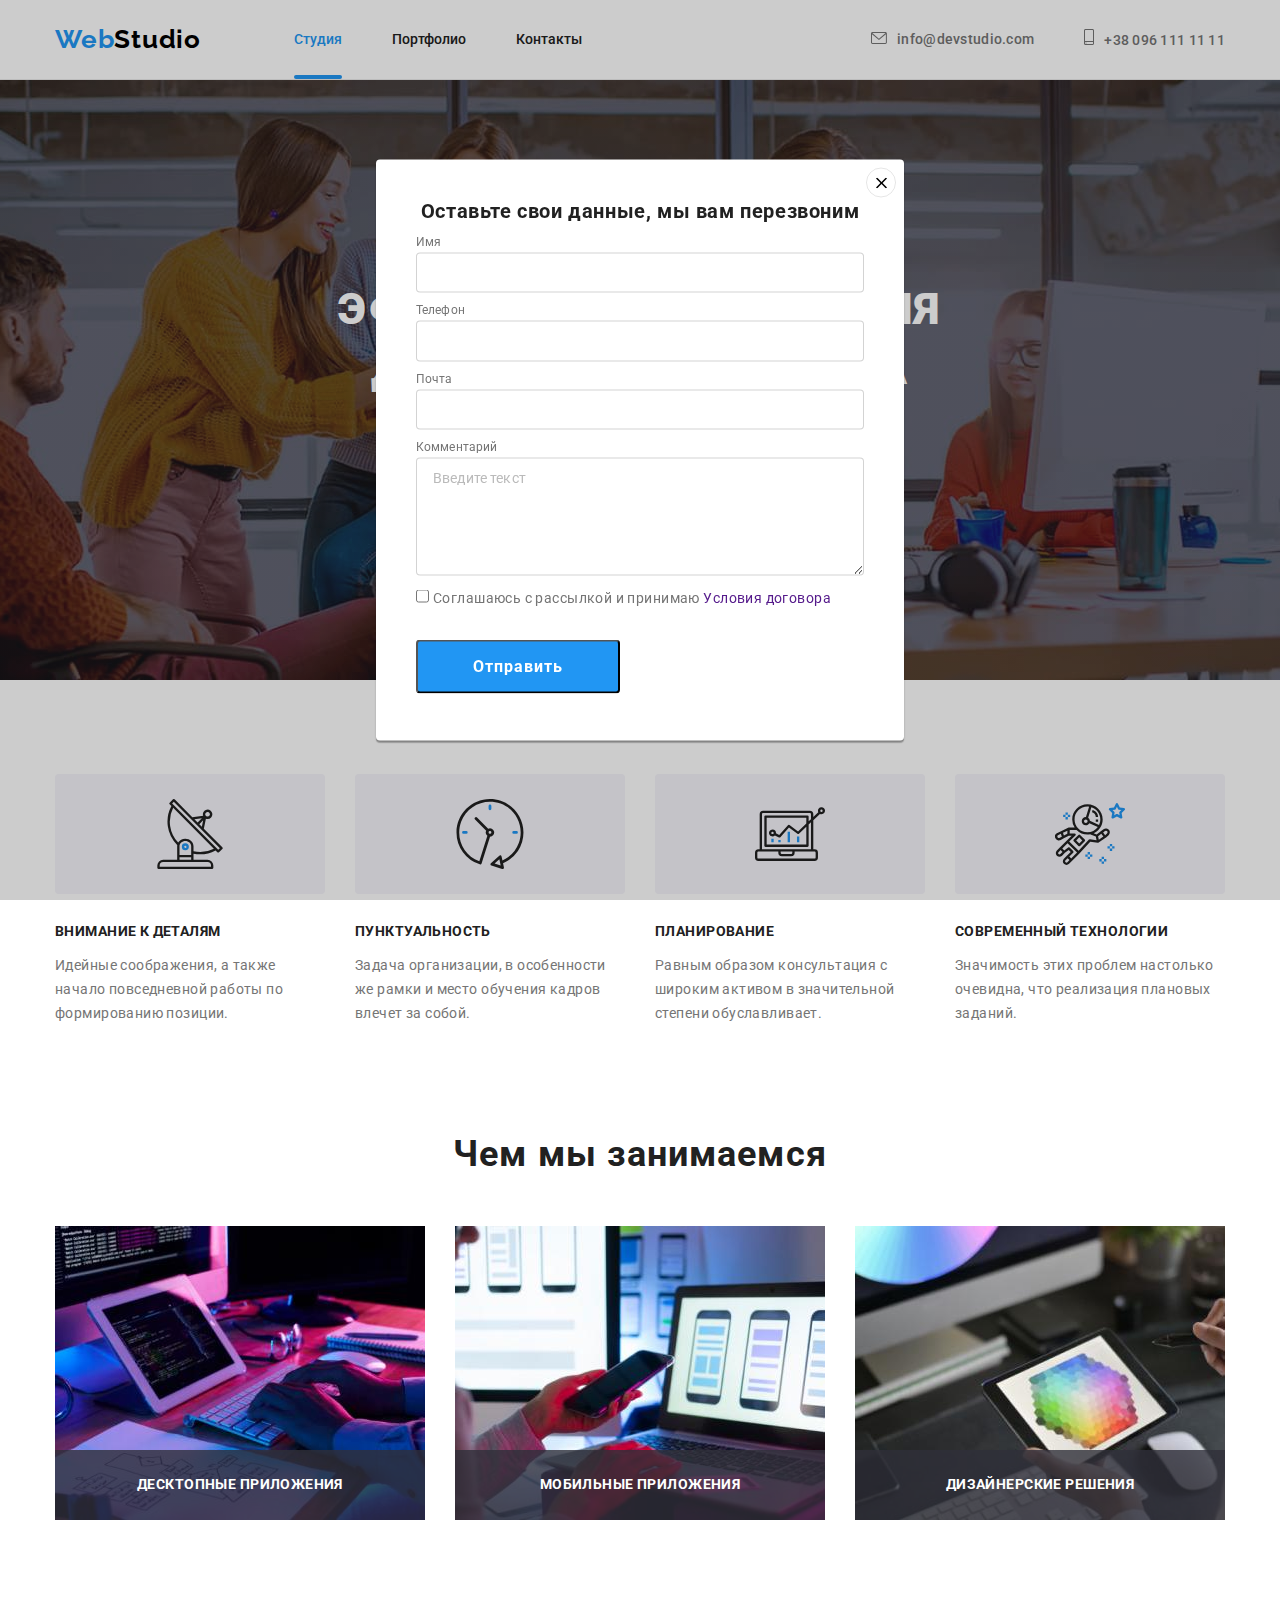
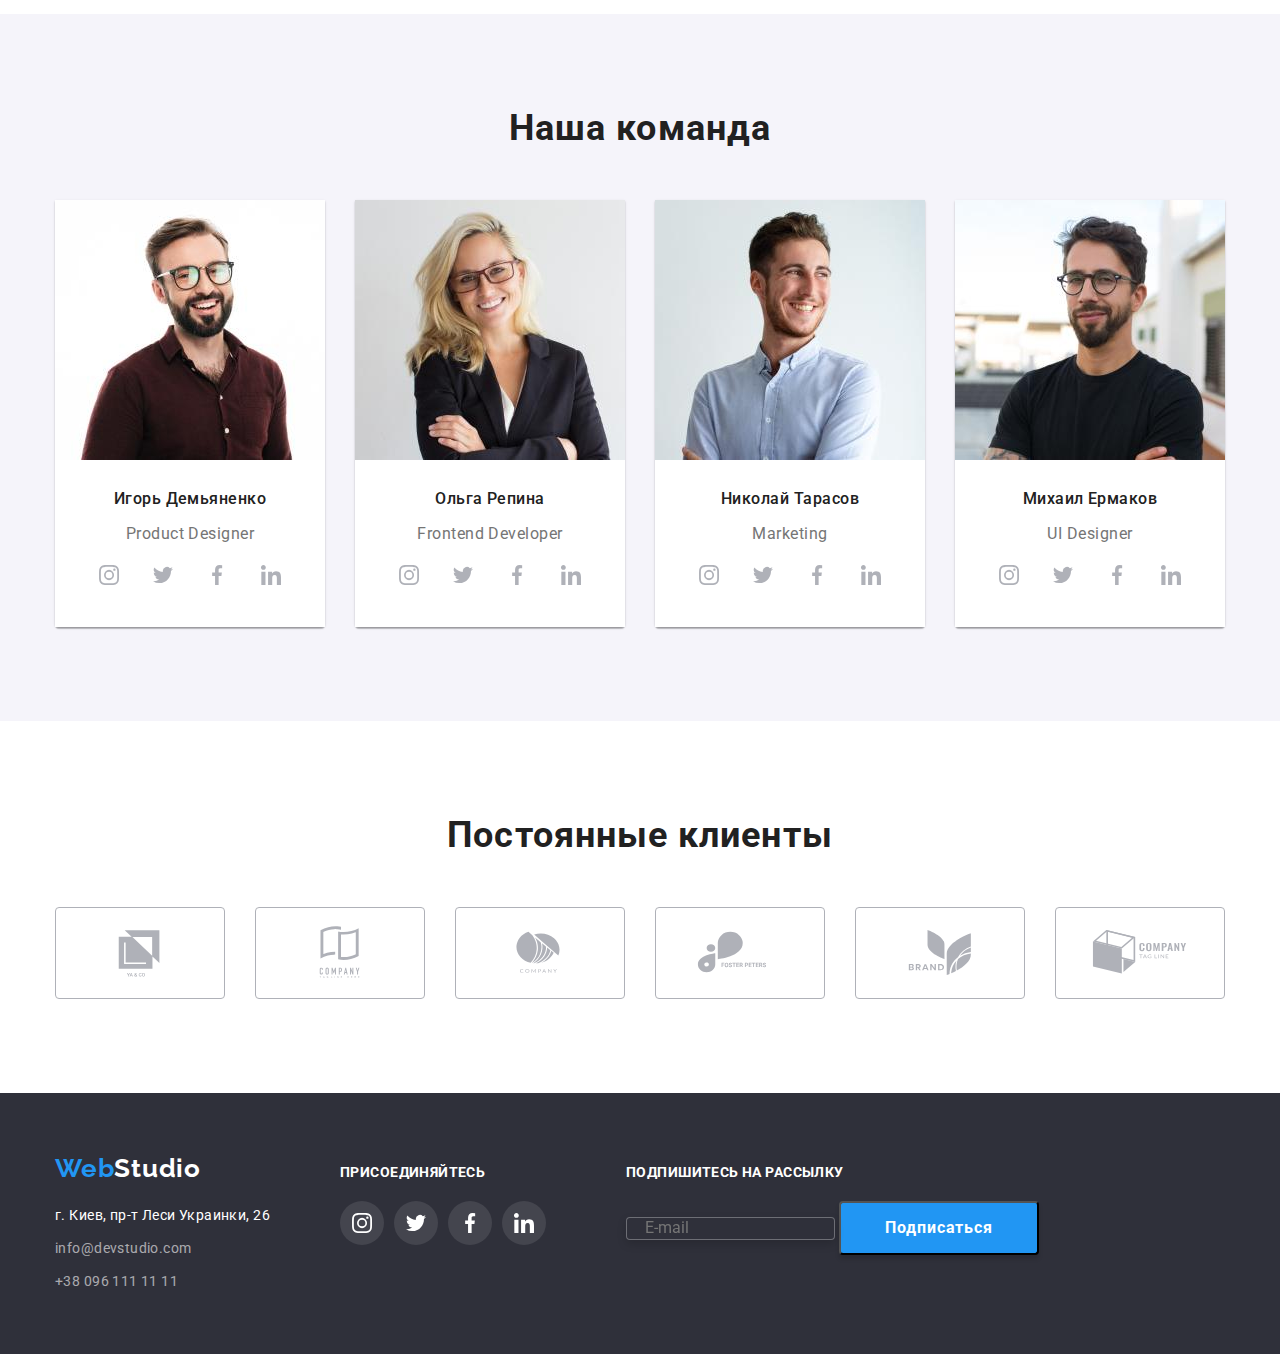
==== index.html @ 241685a2 "modal" ====
<!DOCTYPE html>
<html lang="ru">
  <head>
    <meta charset="UTF-8" />
    <meta http-equiv="X-UA-Compatible" content="IE=edge" />
    <meta name="viewport" content="width=device-width, initial-scale=1.0" />
    <title>Web Studio</title>
    <link
      href="https://fonts.googleapis.com/css2?family=Raleway:wght@700&family=Roboto:wght@400;500;700;900&display=swap"
      rel="stylesheet"
    />
    <link
      rel="stylesheet"
      href="https://cdnjs.cloudflare.com/ajax/libs/modern-normalize/1.0.0/modern-normalize.min.css"
    />
    <link rel="stylesheet" href="css/styles.css" />
  </head>

  <body>
   
    <header class="header">
      <!--Navbar-->
      <div class="container main-nav">
        <nav class="navbar">
          <a class="logo" href=".index.html"><span>Web</span>Studio</a>

          <ul class="menu-nav list">
            <li class="item">
              <a href="./index.html" class="link current">Студия</a></li>
            <li class="item">
              <a href="./portfolio.html" class="link">Портфолио</a></li>
            <li class="item">
              <a href="#" class="link">Контакты</a></li>
          </ul>
        </nav>
        <ul class="auth-nav list">
          <li class="item">
            <a href="mailto:info@devstudio.com" class="link-contacts">
              <svg  class="link-icon" width="16px" height="12px">
              <use href="./images/icons.svg#icon-envelope"></use>
            </svg>info@devstudio.com</a>
          </li>

          <li class="item">
            <a href="tel:+380961111111" class="link-contacts">
              <svg class="link-icon"  width="10px" height="16px">
              <use href="./images/icons.svg#icon-smartphone"></use>
            </svg>+38 096 111 11 11</a>
          </li>
        </ul>
      </div>
    </header>

    <main>
      <!--Hero-->

      <section class="hero">
        <h1 class="hero-title">Эффективные решения для вашего бизнеса</h1>
        <button class="button" type="button" data-modal-open>Заказать услугу</button>
      </section>


      <!--Особенности-->
      <section class="section">
        <div class="container">
          <ul class="section-menu list">
            <li class="item">
              <div class="menu-icon">
                <svg class="icon" width="70px" height="70px">
                  <use href="./images/icons.svg#icon-antenna"></use>
                </svg>
              </div>
              <h3 class="section-title">Внимание к деталям</h3>
              <p class="section-text">
                Идейные соображения, а также начало повседневной работы по формированию позиции.
              </p>
            </li>

            <li class="item">
              <div class="menu-icon">
                <svg class="icon" width="70px" height="70px">
                  <use href="./images/icons.svg#icon-clock"></use>
                </svg>
              </div>
              <h3 class="section-title">Пунктуальность</h3>
              <p class="section-text">
                Задача организации, в особенности же рамки и место обучения кадров влечет за собой.
              </p>
            </li>

            <li class="item">
              <div class="menu-icon">
                <svg class="icon" width="70px" height="70px">
                  <use href="./images/icons.svg#icon-diagram"></use>
                </svg>
              </div>
              <h3 class="section-title">Планирование</h3>
              <p class="section-text">
                Равным образом консультация с широким активом в значительной степени обуславливает.
              </p>
            </li>

            <li class="item">
              <div class="menu-icon">
                <svg class="icon" width="70px" height="70px">
                  <use href="./images/icons.svg#icon-astronaut"></use>
                </svg>
              </div>
              <h3 class="section-title">Современный технологии</h3>
              <p class="section-text">Значимость этих проблем настолько очевидна, что реализация плановых заданий.</p>
            </li>
          </ul>
        </div>
      </section>

      <!--Чем мы занимаемся-->
      <section class="section-work">
        <div class="container">
          <h2 class="container-title">Чем мы занимаемся</h2>
          <ul class="work-list">

            <li class="item">
              <img src="images/work1.jpg" alt="work1" width="370" />
              <div  class="work-overlay">
                <p class="work-title">Десктопные приложения </p>
              </div>         
              
            </li>
            <li class="item">
              <img src="images/work2.jpg" alt="work2" width="370" />
              <div class="work-overlay">
                <p class="work-title">Мобильные приложения </p>
              </div>
            </li>

            </li>
            <li class="item">
              <img src="images/work3.jpg" alt="work3" width="370" />
              <div  class="work-overlay">
              <p class="work-title">Дизайнерские решения </p>
              </div>
            </li>
          </ul>
        </div>
      </section>

      <!--Наша команда-->
      <section class="gallery-list">
        <div class="container">
          <h2 class="container-title gallery">Наша команда</h2>

          <ul class="card-list list">
            <li class="item">
              <article class="card">
                <div class="card-thumb">
                  <img src="images/team1-desk.jpg" alt="Игорь Демьяненко" width="270" />
                </div>
                <div class="card-gallery">
                  <h3 class="card-title">Игорь Демьяненко</h3>
                  <p class="card-text">Product Designer</p>
                
                  <ul class="social-links list">
                    <li class="social-link">
                      <a href="" class="social-icon">
                        <svg width="44px" height="44px">
                          <use href="./images/icons.svg#icon-instagram"></use>
                        </svg>
                      </a>
                    </li>
                    <li class="social-link">
                      <a href="" class="social-icon">
                        <svg width="44px" height="44px">
                          <use href="./images/icons.svg#icon-twitter"></use>
                        </svg>
                      </a>
                    </li>
                    <li class="social-link">
                      <a href="" class="social-icon">
                        <svg width="44px" height="44px">
                          <use href="./images/icons.svg#icon-facebook"></use>
                        </svg>
                      </a>
                    </li>
                    <li class="social-link">
                      <a href="" class="social-icon">
                        <svg width="44px" height="44px">
                          <use href="./images/icons.svg#icon-linkedin"></use>
                        </svg>
                      </a>
                    </li>
                  </ul>
                </div>
              </article>
            </li>

            <li class="item">
              <article class="card">
                <div class="card-thumb">
                  <img src="images/team2-desk.jpg" alt="Ольга Репина" width="270" />
                </div>
                <div class="card-gallery">
                  <h3 class="card-title">Ольга Репина</h3>
                  <p class="card-text">Frontend Developer</p>
                
                  <ul class="social-links">
                    <li class="social-link list">
                      <a href="" class="social-icon">
                        <svg class="icon" width="44px" height="44px">
                          <use href="./images/icons.svg#icon-instagram"></use>
                        </svg>
                      </a>
                    </li>
                    <li class="social-link list">
                      <a href="" class="social-icon">
                        <svg class="icon" width="44px" height="44px">
                          <use href="./images/icons.svg#icon-twitter"></use>
                        </svg>
                      </a>
                    </li>
                    <li class="social-link list">
                      <a href="" class="social-icon">
                        <svg class="icon" width="44px" height="44px">
                          <use href="./images/icons.svg#icon-facebook"></use>
                        </svg>
                      </a>
                    </li>
                    <li class="social-link list">
                      <a href="" class="social-icon">
                        <svg class="icon" width="44px" height="44px">
                          <use href="./images/icons.svg#icon-linkedin"></use>
                        </svg>
                      </a>
                    </li>
                  </ul>
                </div>
              </article>
            </li>

            <li class="item">
              <article class="card">
                <div class="card-thumb">
                  <img src="images/team3-desk.jpg" alt="Николай Тарасов" width="270" />
                </div>
                <div class="card-gallery">
                  <h3 class="card-title">Николай Тарасов</h3>
                  <p class="card-text">Marketing</p>
                
                  <ul class="social-links">
                    <li class="social-link list">
                      <a href="" class="social-icon">
                        <svg class="icon" width="44px" height="44px">
                          <use href="./images/icons.svg#icon-instagram"></use>
                        </svg>
                      </a>
                    </li>
                    <li class="social-link list">
                      <a href="" class="social-icon">
                        <svg class="icon" width="44px" height="44px">
                          <use href="./images/icons.svg#icon-twitter"></use>
                        </svg>
                      </a>
                    </li>
                    <li class="social-link list">
                      <a href="" class="social-icon">
                        <svg class="icon" width="44px" height="44px">
                          <use href="./images/icons.svg#icon-facebook"></use>
                        </svg>
                      </a>
                    </li>
                    <li class="social-link list">
                      <a href="" class="social-icon">
                        <svg class="icon" width="44px" height="44px">
                          <use href="./images/icons.svg#icon-linkedin"></use>
                        </svg>
                      </a>
                    </li>
                  </ul>
                </div>
              </article>
            </li>

            <li class="item">
              <article class="card">
                <div class="card-thumb">
                  <img src="images/team4-desk.jpg" alt="Михаил Ермаков" width="270" />
                </div>
                <div class="card-gallery">
                  <h3 class="card-title">Михаил Ермаков</h3>
                  <p class="card-text">UI Designer</p>
                
                  <ul class="social-links">
                    <li class="social-link list">
                      <a href="" class="social-icon">
                        <svg class="icon" width="44px" height="44px">
                          <use href="./images/icons.svg#icon-instagram"></use>
                        </svg>
                      </a>
                    </li>
                    <li class="social-link list">
                      <a href="" class="social-icon">
                        <svg class="icon" width="44px" height="44px">
                          <use href="./images/icons.svg#icon-twitter"></use>
                        </svg>
                      </a>
                    </li>
                    <li class="social-link list">
                      <a href="" class="social-icon">
                        <svg class="icon" width="44px" height="44px">
                          <use href="./images/icons.svg#icon-facebook"></use>
                        </svg>
                      </a>
                    </li>
                    <li class="social-link list">
                      <a href="" class="social-icon">
                        <svg class="icon" width="44px" height="44px">
                          <use href="./images/icons.svg#icon-linkedin"></use>
                        </svg>
                      </a>
                    </li>
                  </ul>
                </div>
              </article>
            </li>
          </ul>
        </div>
      </section>

      <!--Постоянные клиенты-->
      <section class="clients-section">
        <div class="container">
          <h2 class="container-title">Постоянные клиенты</h2>

          <ul class="clients-list">
            <li class="clients-item">
              <a href="" class="clients-icon">
                <svg widht="106px" height="60px">
                  <use href="./images/icons.svg#icon-Logo1"></use>
                </svg>
              </a>
            </li>

            <li class="clients-item">
              <a href="" class="clients-icon">
                <svg widht="106px" height="60px">
                  <use href="./images/icons.svg#icon-Logo2"></use>
                </svg>
              </a>
            </li>

            <li class="clients-item">
              <a href="" class="clients-icon">
                <svg widht="106px" height="60px">
                  <use href="./images/icons.svg#icon-Logo3"></use>
                </svg>
              </a>
            </li>

            <li class="clients-item">
              <a href="" class="clients-icon">
                <svg widht="106px" height="60px" >
                  <use href="./images/icons.svg#icon-Logo4"></use>
                </svg>
              </a>
            </li>

            <li class="clients-item">
              <a href="" class="clients-icon">
                <svg widht="106px" height="60px">
                  <use href="./images/icons.svg#icon-Logo5"></use>
                </svg>
              </a>
            </li>

            <li class="clients-item">
              <a href="" class="clients-icon">
                <svg class="icon" widht="106px" height="60px">
                  <use href="./images/icons.svg#icon-Logo6"></use>
                </svg>
              </a>
            </li>
          </ul>
        </div>
      </section>
    </main>

    <!--Футер-->
    <footer class="footer-hero">
      <div class="container">
        <div class="col">
          <a href="./index.html" class="logo-footer"><span>Web</span>Studio</a>
          <address>г. Киев, пр-т Леси Украинки, 26</address>
          <ul class="auth-footer list">
            <li class="item">
              <a href="mailto:info@devstudio.com" class="auth-link">info@devstudio.com</a>
            </li>
            <li class="item">
              <a href="tel:+380961111111" class="auth-link">+38 096 111 11 11</a>
            </li>
          </ul>
        </div>

        <div class="col">
          <h2 class="footer-title">Присоединяйтесь</h2>

          <ul class="footer-list">

            <li class="footer-item">
              <a href="" class="footer-icon">
                <svg  width="44px" height="44px">
                  <use href="./images/icons.svg#icon-instagram"></use>
                </svg>
              </a>
            </li>
            <li class="footer-item">
              <a href="" class="footer-icon">
                <svg width="44px" height="44px">
                  <use href="./images/icons.svg#icon-twitter"></use>
                </svg>
              </a>
            </li>
            <li class="footer-item">
              <a href="" class="footer-icon">
                <svg width="44px" height="44px">
                  <use href="./images/icons.svg#icon-facebook"></use>
                </svg>
              </a>
            </li>
            <li class="footer-item">
              <a href="" class="footer-icon">
                <svg width="44px" height="44px">
                  <use href="./images/icons.svg#icon-linkedin"></use>
                </svg>
              </a>
            </li>
          </ul>
        </div>
        <div class="">
          <h2 class="footer-title">Подпишитесь на рассылку</h2>
          <form class="footer-form">
              <label for="email"></label>
              <input type="email" name="email" id="email" placeholder="E-mail"/>
            <button class="footer-button" type="submit">Подписаться</button>
          </form>
      </div>
    </footer>

    <!--Modal-->

    <div class="backdrop" data-modal>
      <div class="modal">
        <button class="button-close" data-modal-close>
          <svg  class="icon-close" width="11px" height="11px">
            <use href="./images/icons.svg#close" ></use>
          </svg>
        </button>
        <h2 class="modal-title">Оставьте свои данные, мы вам перезвоним</h2>
        
        <form class="contact-form">
         <div class="form-field">
           <label for="name" >Имя</label>
           <input  type="text" name="name" id="name" />
          </div>

          <div class="form-field">
            <label for="tel" >Телефон</label>
            <input type="tel" name="tel" id="tel"/>
          </div>
         
          <div class="form-field">
            <label for="email">Почта</label>
            <input type="email" name="email" id="email"/>
          </div>

          <div class="form-field">
            <label for="comment">Комментарий</label>
            <textarea name="comment" id="comment" placeholder="Введите текст" rows="5"></textarea>
          </div>

         <ul class="check-option">
           <li>
             <input type="checkbox" name="policy" value="policy" id="policy"/>
             <label for="policy">Соглашаюсь с рассылкой и принимаю <a href="" class="">Условия договора</a></label>
           </li>
         </ul>
         
          <button class="modal-button" type="submit">Отправить</button>
        </form>
      </div>
    </div>
    <script src="./js/modal.js"></script>
  </body>
</html>
---- css/styles.css ----
:root {
  --text-primary: #212121;
  --text-secondary: #757575;

  --color-black: #000;
  --color-white: #ffffff;
  --color-accent: #2196f3;
  --color-icon: #afb1b8;

  --color-dark-bg: #2f303a;
  --color-light-bg: #f5f4fa;

  --card-gap: 30px;

  --card-shadow: 0px 2px 1px 0px rgba(0, 0, 0, 0.2), 0px 1px 1px 0px rgba(0, 0, 0, 0.14),
    0px 1px 3px 0px rgba(0, 0, 0, 0.12);
}
body {
  font-family: "Roboto", sans-serif;
  color: var(--text-secondary);
  background-color: var(--color-white);
}
section {
  padding-bottom: 94px;
}

.container {
  width: 1200px;
  padding-left: 15px;
  padding-right: 15px;

  margin-left: auto;
  margin-right: auto;
}

element.style {
  text-align: center;
}

*,
*::before,
*::after {
  box-sizing: border-box;
}

a {
  text-decoration: none;
}

a:focus {
  outline: none;
}

p {
  display: block;
}

img {
  display: block;
  max-width: 100%;
  height: auto;
}

ul {
  list-style: none;
  padding: 0;
  margin: 0;
}

.list {
  list-style: none;
  display: inline-block;
}
/*Header*/

.header {
  border-bottom: 1px solid #ececec;
  padding-top: 24px;
  padding-bottom: 24px;
}

/*Logo*/
.logo,
.logo-footer {
  font-family: "Raleway";
  font-weight: 700;
  font-size: 26px;
  line-height: 1.19;
  letter-spacing: 0.03em;
}

.logo {
  color: var(--color-black);
  margin-right: 93px;
}

.logo-footer {
  color: var(--color-white);
}

.logo > span,
.logo-footer > span {
  color: var(--color-accent);
}

/* Navbar*/
.navbar {
  display: flex;
  align-items: center;
}

/*Main nav*/
.main-nav {
  display: flex;
  align-items: center;
}

/*Menu*/
.menu-nav {
  display: flex;
  align-items: center;
  color: var(--text-primary);
}
.menu-nav .item {
  display: block;
}

.menu-nav .link {
  font-size: 14px;
  font-weight: 500;
  line-height: 1.17;
  color: inherit;

  transition: color 250ms cubic-bezier(0.4, 0, 0.2, 1), fill 250ms cubic-bezier(0.4, 0, 0.2, 1),
    stroke 250ms cubic-bezier(0.4, 0, 0.2, 1);
}

.menu-nav .item + .item {
  margin-left: 50px;
}

.menu-nav .link.current {
  position: relative;

  color: var(--color-accent);
}

.menu-nav .link:hover,
.menu-nav .link:focus {
  stroke: var(--color-accent);
  color: var(--color-accent);
  fill: var(--color-accent);
}
.menu-nav .link.current::after {
  content: "";
  position: absolute;
  bottom: -32px;

  display: block;
  width: 100%;
  height: 4px;
  background-color: var(--color-accent);
  border-radius: 2px;

  opacity: 1;
}

/* Auth*/

.auth-nav {
  display: flex;
  align-items: center;
  margin-left: auto;
  cursor: pointer;
}

.auth-nav .item + .item {
  margin-left: 50px;
}

.link-contacts {
  color: inherit;
  font-size: 14px;
  font-weight: 500;
  line-height: 1.17;
  letter-spacing: 0.02em;

  transition: color 250ms cubic-bezier(0.4, 0, 0.2, 1);
}
.link-contacts > .link-icon {
  margin-right: 10px;
  fill: currentColor;
}

.link-contacts:hover,
.link-contacts:focus {
  color: var(--color-accent);
}

.auth-link {
  font-size: 14px;
  line-height: 1.71;
  letter-spacing: 0.03em;
  color: #ffffff99;
}
.auth-footer {
  display: block;
}

.auth-footer > .item {
  margin-bottom: 9px;
}
.auth-footer > .item:last-child {
  margin-bottom: 0;
}

/*Hero*/
.hero {
  max-width: 1600px;
  height: 600px;
  margin-left: auto;
  margin-right: auto;
  padding: 200px 0;

  background-color: var(--color-dark-bg);
  background-image: linear-gradient(rgba(47, 48, 58, 0.4), rgba(47, 48, 58, 0.4)), url("../images/fon.jpg");
  background-repeat: no-repeat;
  background-position: center;
  background-size: cover;

  text-align: center;
}

.hero-title {
  width: 696px;
  color: var(--color-white);
  font-size: 44px;
  font-weight: 900;
  line-height: 1.36;
  letter-spacing: 0.06em;

  text-transform: uppercase;
  margin-left: auto;
  margin-right: auto;

  margin-top: 0;
  margin-bottom: var(--card-gap);
}

/*Button*/
.button {
  background-color: var(--color-accent);
  color: var(--color-white);
  text-decoration: none;
  font-size: 16px;
  font-weight: 700;
  line-height: 1.87;

  text-align: center;

  margin-top: 0;
  padding: 10px 32px;
  border-radius: 4px;
  min-width: 200px;
  box-shadow: 0px 4px 4px 0px, rgba(0, 0, 0, 0.15);
}

.port-button {
  background-color: var(--color-light-bg);
  color: var(--text-primary);
  font-size: 14px;
  font-weight: 500;
  line-height: 1.6;
  letter-spacing: 0.02em;
  text-align: center;
  align-content: center;

  padding: 6px 22px;
  border-radius: 4px;
  border: none;
}

.button,
.port-button {
  cursor: pointer;
  font-family: inherit;
}

/*Section*/

.section-title {
  width: 700;
  font-size: 14px;
  line-height: 1.14;
  letter-spacing: 0.03em;
  color: var(--text-primary);
  text-transform: uppercase;
  margin-top: 30px;
}

.section-text {
  font-size: 14px;
  line-height: 1.71;
  letter-spacing: 0.03em;
  text-align: left;
  color: var(--color-gray);
}
.section-menu {
  display: flex;
  margin-top: 94px;
}

.section-menu > .item {
  margin-right: var(--card-gap);
  width: 270px;
}

.section-menu > .item:last-child {
  margin-right: 0;
}

/*Icon*/
.menu-icon {
  flex-direction: column;
  display: flex;
  align-items: center;
  justify-content: center;
  justify-items: center;
  height: 120px;
  background-color: #f5f4fa;
  border-radius: 4px;
  margin-bottom: 30px;
}

.nav-icon {
  width: 10px;
  height: 16px;
  fill: rgba(117, 117, 117, 1);
}

/*Gallery*/
.gallery-list {
  background: var(--color-light-bg);
  padding-top: 94px;
}

/*Container*/

.container-title {
  font-weight: 700;
  font-style: normal;
  font-size: 36px;
  line-height: 1.166;
  letter-spacing: 0.03em;
  text-align: center;
  color: var(--text-primary);

  margin-top: 0;
  margin-bottom: 50px;
}

/* Client*/

.clients-section {
  margin-top: 94px;
  margin-bottom: 0;
}
.clients-list {
  align-items: center;
  display: flex;
}

.clients-icon {
  flex-direction: column;
  display: flex;
  align-items: center;
  justify-content: center;
  justify-items: center;

  width: 170px;
  height: 92px;
  border: 1px solid var(--color-icon);
  border-radius: 4px;
  margin-right: 30px;
  cursor: pointer;

  transition: border 250ms cubic-bezier(0.4, 0, 0.2, 1);
}

.clients-item:nth-last-child(6) {
  margin-right: 0px;
}

.clients-icon:hover,
.clients-icon:focus {
  border: solid 1px var(--color-accent);
}

.clients-icon svg {
  fill: var(--color-icon);
  width: 106px;
  height: 60px;

  transition: fill 250ms cubic-bezier(0.4, 0, 0.2, 1);
}

.clients-icon:hover svg,
.clients-icon:focus svg {
  fill: var(--color-accent);
}

.social-link {
  width: 44px;
  height: 44px;
  margin: 0px;
  display: flex;
  justify-content: center;
}

/*Work*/
.work-list {
  padding: 0;
  margin: 0;
  list-style: none;

  display: flex;

  margin-right: calc(-1 * var(--card-gap));
}

.work-list > .item {
  margin-right: var(--card-gap);
  position: relative;
}

.work-list > .item:last-child {
  margin-right: 0;
}
.work-overlay {
  position: absolute;
  display: flex;
  align-items: center;
  justify-content: center;

  bottom: 0;
  width: 100%;
  height: 70px;
  background-color: rgba(47, 48, 58, 0.8);
}

.work-title {
  font-weight: bold;
  font-size: 14px;
  line-height: 1.14;
  text-align: center;
  letter-spacing: 0.03em;
  text-transform: uppercase;
  margin: 0;

  color: var(--color-white);
}

/*Card*/
.card-title {
  margin-bottom: 10px;
  margin-top: 0;

  font-weight: 500;
  font-size: 16px;
  line-height: 1.18;
  letter-spacing: 0.03em;
  color: var(--text-primary);
  text-align: center;
}

.card-text {
  font-size: 16px;
  line-height: 1.18;
  letter-spacing: 0.03em;
  color: var(--text-secondary);

  margin-bottom: 10px;
}

.card-set {
  list-style: none;
  display: flex;
  flex-wrap: wrap;
}

.card-set > .item {
  margin-right: var(--card-gap);
  margin-bottom: var(--card-gap);

  flex-basis: calc((100% - 60px) / 3);
}

.card-set > .item:nth-child(3n) {
  margin-right: 0;
}

.card-set > .item:nth-last-child(-n + 3) {
  margin-bottom: 0;
}

.card-set .card {
  display: block;

  position: relative;

  transition: box-shadow 250ms cubic-bezier(0.4, 0, 0.2, 1);
}
.card-set .card:hover,
.card-set .card:focus {
  box-shadow: 0px 1px 1px rgba(0, 0, 0, 0.12), 0px 4px 4px rgba(0, 0, 0, 0.06), 1px 4px 6px rgba(0, 0, 0, 0.16);
}
.card-action {
  display: block;
  width: 322px;
  height: 168px;

  font-family: Roboto;
  font-style: normal;
  font-weight: normal;
  font-size: 18px;
  line-height: 1.55;
  letter-spacing: 0.03em;
  color: var(--color-white);

  margin: 63px 24px;
}

.card-thumb {
  position: relative;
  overflow: hidden;
}

.card-overlay {
  position: absolute;
  top: 0;
  left: 0;
  width: 370px;
  height: 294px;
  background-color: rgba(33, 150, 243, 0.9);

  transform: translateY(100%);
  transition: transform 250ms cubic-bezier(0.4, 0, 0.2, 1);
}

.card:hover .card-overlay,
.card:focus .card-overlay {
  transform: translateY(0);
}

.card-list {
  padding: 0;
  margin: 0;
  list-style: none;
  display: flex;
  margin-right: calc(-1 * var(--card-gap));
}

.card-list > .item {
  box-shadow: 0px 1px 3px rgba(0, 0, 0, 0.12), 0px 1px 1px rgba(0, 0, 0, 0.14), 0px 2px 1px rgba(0, 0, 0, 0.2);
  border-radius: 0px 0px 4px 4px;

  flex-basis: calc (100% / 4 - var(--card-gap));
  margin-right: var(--card-gap);

  background: #ffffff;
}

.card-list > .item:last-child {
  margin-right: 0;
}

.card-content {
  padding: 24px 20px;
  border: 1px solid rgba(238, 238, 238, 1);
}

.card-gallery {
  padding-top: var(--card-gap);
  text-align: center;
  background-color: #fff;
  padding: 30px 32px;
}

/*Social*/
.social-links {
  fill: #afb1b8;
  display: flex;
  border-radius: 50%;
  background-color: rgba(255, 255, 255, 0.1);
  align-items: center;
  justify-content: space-between;
  padding: 0;
}
.social-icon {
  width: 44px;
  height: 44px;
  border-radius: 50%;
  fill: var(--color-icon);

  transition: background-color 250ms cubic-bezier(0.4, 0, 0.2, 1), fill 250ms cubic-bezier(0.4, 0, 0.2, 1);
}

.social-icon:focus,
.social-icon:hover {
  background-color: var(--color-accent);
  fill: var(--color-white);
}

/*Footer*/

.footer-hero {
  background: var(--color-dark-bg);
  padding: 60px 0;
}

.footer-hero .container {
  display: flex;
  align-items: baseline;
}

.footer-hero .col {
  margin-right: 70px;
}

.logo-footer {
  display: block;
  margin-bottom: 20px;
}

address {
  font-style: normal;
  font-size: 14px;
  line-height: 1.7;
  letter-spacing: 0.03em;
  text-align: left;
  color: var(--color-white);

  margin-bottom: 9px;
}

.footer-list {
  display: flex;
}

.footer-title {
  font-weight: bold;
  font-size: 14px;
  line-height: 1.14;
  letter-spacing: 0.03em;
  text-transform: uppercase;

  color: var(--color-white);
  margin-top: 0px;
  margin-bottom: 20px;
}

.footer-item {
  display: flex;
  align-items: center;
  justify-content: space-between;

  border-radius: 50%;
  background-color: rgba(255, 255, 255, 0.1);
}
.footer-item:nth-last-child(-n + 4) {
  margin-right: 10px;
}

.footer-icon {
  fill: var(--color-white);
  border-radius: 50%;
  height: 44px;
  width: 44px;

  transition: background-color 250ms cubic-bezier(0.4, 0, 0.2, 1);
}

.footer-icon:focus,
.footer-icon:hover {
  background-color: var(--color-accent);
}
.footer-form input {
  background-color: var(--color-dark-bg);
  border: 1px solid rgba(255, 255, 255, 0.3);
  box-sizing: border-box;
  filter: drop-shadow(0px 4px 4px rgba(0, 0, 0, 0.15));
  border-radius: 4px;
}
.footer-form input::placeholder {
  padding-top: 15px;
  padding-left: 16px;
}
.footer-button {
  display: inline-block;
  background-color: var(--color-accent);
  color: var(--color-white);
  text-decoration: none;
  font-size: 16px;
  font-weight: 700;
  line-height: 1.87;
  letter-spacing: 0.06em;
  text-align: center;
  min-width: 200px;

  margin-top: 0;
  padding: 10px 29px;
  box-shadow: 0px 4px 4px rgba(0, 0, 0, 0.15);
  border-radius: 4px;
}

/*Portfolio*/

.portfolio-nav {
  display: flex;
  align-items: center;
  margin-bottom: 56px;
  justify-content: center;
}

.portfolio-nav .item + .item {
  margin-left: 8px;
}
.port-button {
  display: block;
  transition: background-color 250ms cubic-bezier(0.4, 0, 0.2, 1), color 250ms cubic-bezier(0.4, 0, 0.2, 1),
    box-shadow 250ms cubic-bezier(0.4, 0, 0.2, 1);
}
.port-button:hover,
.port-button:focus {
  background-color: var(--color-accent);
  color: var(--color-white);
  box-shadow: 0px 3px 1px rgba(0, 0, 0, 0.1), 0px 1px 2px rgba(0, 0, 0, 0.08), 0px 2px 2px rgba(0, 0, 0, 0.12);
}

.portfolio {
  padding: 94px 0;
}

.portfolio-title {
  font-size: 18px;
  font-weight: 700;
  line-height: 1.71;
  letter-spacing: 0.06em;
  text-align: left;
  color: var(--text-primary);

  margin-bottom: 4px;
  margin-top: 0;
}

.portfolio-text {
  font-size: 16px;
  line-height: 1.6;
  letter-spacing: 0.03em;
  text-align: left;
  color: var(--text-secondary);
  margin: 0;
}

/*Modal */

.backdrop {
  position: fixed;

  top: 0;
  left: 0;
  width: 100%;
  height: 100%;
  background-color: rgba(0, 0, 0, 0.2);
  opacity: 1;
  transition: opacity 2250ms cubic-bezier(0.4, 0, 0.2, 1), visibility 250ms cubic-bezier(0.4, 0, 0.2, 1);
}
.backdrop.is-hidden {
  opacity: 0;
  pointer-events: none;
  visibility: hidden;
}

.backdrop.is-hidden .modal {
  transform: translate(-50%, -50%) scale(1.2);
}

.modal {
  position: absolute;
  top: 50%;
  left: 50%;

  min-width: 528px;
  min-height: 581px;
  background-color: var(--color-white);
  border-radius: 4px;
  box-shadow: 0px 1px 3px rgba(0, 0, 0, 0.12), 0px 1px 1px rgba(0, 0, 0, 0.14), 0px 2px 1px rgba(0, 0, 0, 0.2);
  padding: 40px 40px;

  transform: translate(-50%, -50%) scale(1);
  transition: transform 2250ms cubic-bezier(0.4, 0, 0.2, 1);
}

.button-close {
  position: absolute;
  display: flex;
  width: 30px;
  height: 30px;
  align-items: center;
  justify-content: center;
  padding: 0;
  margin: 0;

  background: transparent;

  border: 1px solid rgba(0, 0, 0, 0.1);
  border-radius: 50%;

  top: 8px;
  right: 8px;
  cursor: pointer;
}

.icon-close {
  fill: var(--color-black);
}
.modal-title {
  font-style: normal;
  font-weight: bold;
  font-size: 20px;
  line-height: 1.15;
  text-align: center;
  letter-spacing: 0.03em;
  margin-bottom: 12px;
  margin-top: 0;

  color: var(--text-primary);
}

.form-field {
  display: flex;
  flex-direction: column;
  margin-bottom: 10px;
}

.form-field input {
  border: 1px solid rgba(33, 33, 33, 0.2);
  border-radius: 4px;
  margin: 0;
  padding: 10px;
  cursor: pointer;
}

/*.form-field input:focus {
  border-color: var(--color-accent);
}*/

.form-field label {
  font-weight: normal;
  font-size: 12px;
  line-height: 1.166;
  letter-spacing: 0.01em;
  color: var(--text-secondary);

  margin-bottom: 4px;
}

.form-field textarea::placeholder {
  font-weight: normal;
  font-size: 14px;
  line-height: 1.14;
  letter-spacing: 0.01em;
  color: rgba(117, 117, 117, 0.5);
}

.form-field textarea {
  border: 1px solid rgba(33, 33, 33, 0.2);
  box-sizing: border-box;
  border-radius: 4px;

  padding: 12px 16px;
}
.check-option {
  margin-bottom: 30px;
}
.check-option input[type="checkbox"] {
}
.check-option label {
  font-weight: normal;
  font-size: 14px;
  line-height: 24px;
  letter-spacing: 0.03em;
  color: var(--text-secondary);
}

.modal-button {
  display: flex;
  align-items: center;
  justify-content: center;

  background-color: var(--color-accent);
  color: var(--color-white);
  text-decoration: none;
  font-size: 16px;
  font-weight: 700;
  line-height: 1.87;
  letter-spacing: 0.06em;
  text-align: center;

  margin-top: 0;
  padding: 10px 55px;
  border-radius: 4px;
  min-width: 200px;
  box-shadow: 0px 4px 4px 0px, rgba(0, 0, 0, 0.15);
  cursor: pointer;
}
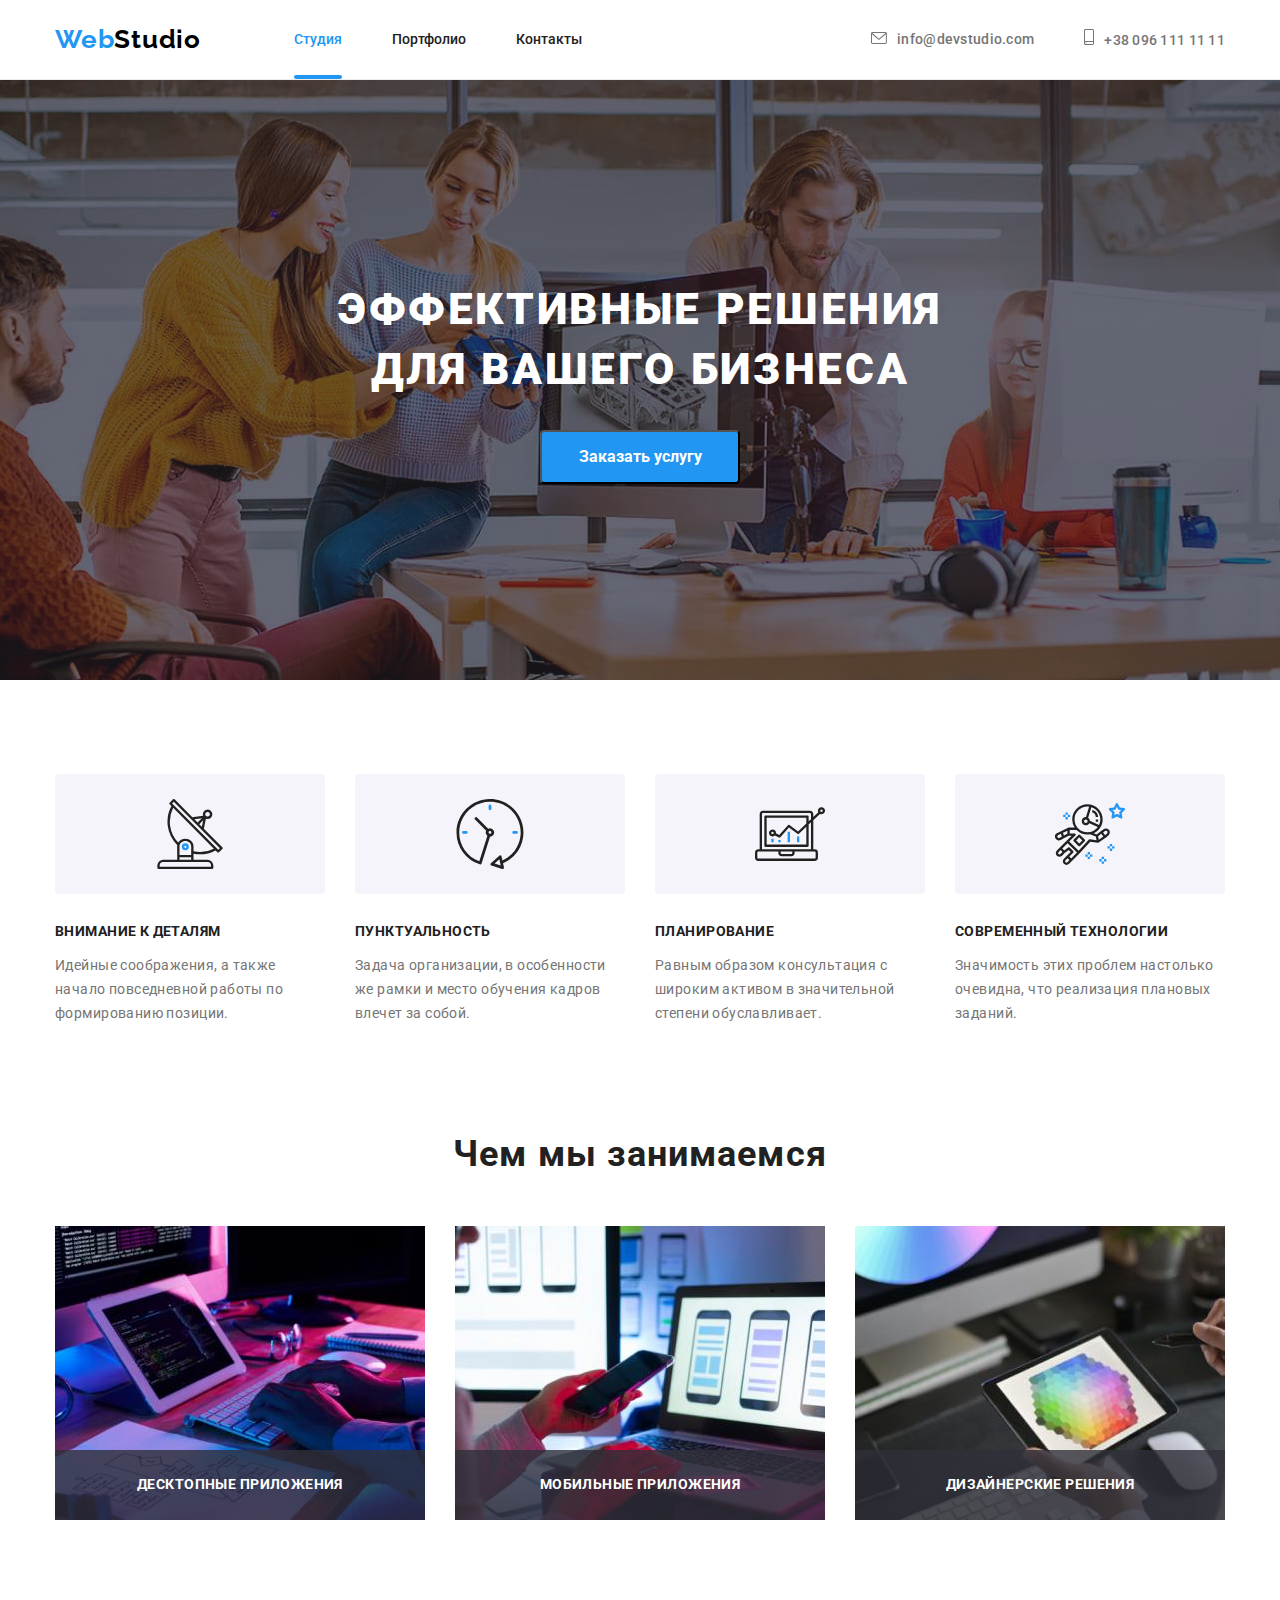
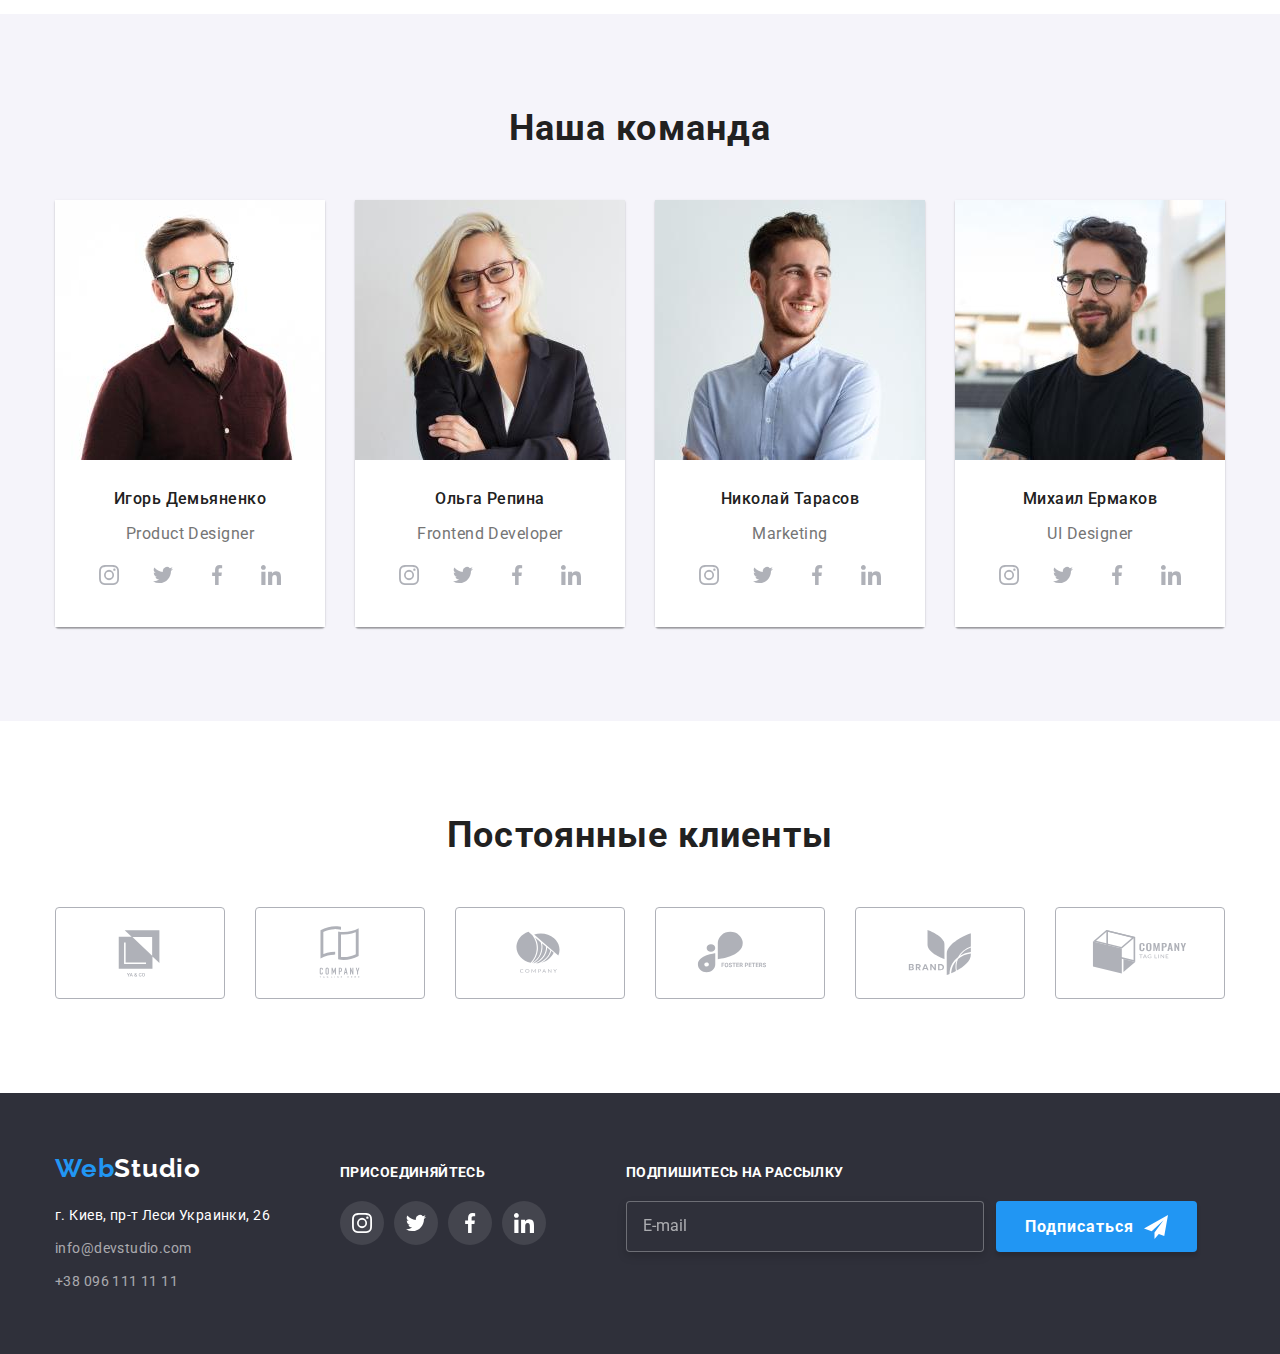
==== commit 6cb9f528: "hw-06" ====
--- a/index.html
+++ b/index.html
@@ -434,19 +434,27 @@
             </li>
           </ul>
         </div>
-        <div class="">
+      <div class="">
           <h2 class="footer-title">Подпишитесь на рассылку</h2>
-          <form class="footer-form">
-              <label for="email"></label>
-              <input type="email" name="email" id="email" placeholder="E-mail"/>
-            <button class="footer-button" type="submit">Подписаться</button>
-          </form>
+
+         <form class="footer-form">
+            <label class="footer-form-label">
+              <input  class="footer-input" type="email" name="email" placeholder="E-mail"/>
+            </label>
+
+            <button class="footer-button" type="submit">
+              <span class="footer-button-name">Подписаться</span>
+              <svg class="footer-icon-send" width="24" height="24">
+                 <use href="./images/icons.svg#icon-send"></use>
+              </svg> 
+            </button>
+         </form>
       </div>
     </footer>
 
     <!--Modal-->
 
-    <div class="backdrop" data-modal>
+    <div class="backdrop is-hidden" data-modal>
       <div class="modal">
         <button class="button-close" data-modal-close>
           <svg  class="icon-close" width="11px" height="11px">
@@ -456,35 +464,47 @@
         <h2 class="modal-title">Оставьте свои данные, мы вам перезвоним</h2>
         
         <form class="contact-form">
-         <div class="form-field">
-           <label for="name" >Имя</label>
-           <input  type="text" name="name" id="name" />
-          </div>
-
-          <div class="form-field">
-            <label for="tel" >Телефон</label>
-            <input type="tel" name="tel" id="tel"/>
-          </div>
-         
-          <div class="form-field">
-            <label for="email">Почта</label>
-            <input type="email" name="email" id="email"/>
-          </div>
-
-          <div class="form-field">
-            <label for="comment">Комментарий</label>
-            <textarea name="comment" id="comment" placeholder="Введите текст" rows="5"></textarea>
-          </div>
-
-         <ul class="check-option">
-           <li>
-             <input type="checkbox" name="policy" value="policy" id="policy"/>
-             <label for="policy">Соглашаюсь с рассылкой и принимаю <a href="" class="">Условия договора</a></label>
-           </li>
-         </ul>
-         
-          <button class="modal-button" type="submit">Отправить</button>
-        </form>
+ 
+              <label class="form-field">
+                <span class="form-label">Имя</span>
+                <svg width="18" height="18" class="form-icon">
+                  <use href="./images/icons.svg#icon-name"></use>
+                </svg>
+                <input  class="form-input" type="text" name="name"/>
+              </label>
+            
+            
+              <label class="form-field">
+                <span class="form-label">Телефон</span>
+                <svg width="18" height="18" class="form-icon">
+                  <use href="./images/icons.svg#icon-tel"></use>
+                </svg>
+                <input  class="form-input" type="tel" name="tel"/>
+              </label>
+            
+              <label class="form-field">
+                <span class="form-label">Почта</span>
+                <svg width="18" height="18" class="form-icon">
+                  <use href="./images/icons.svg#icon-mail"></use>
+                </svg>
+                <input  class="form-input" type="email" name="email"/>
+              </label>
+            
+              <label class="form-field">
+                <span class="form-label">Комментарий</span>
+                <textarea class="form-input" name="comment" id="comment" placeholder="Введите текст" rows="5"></textarea>
+              </label>
+            
+              <label class="check-option">
+                <input class="check-input" type="checkbox"/>
+                <span class="check-box"></span>
+                <span class="check-text">Соглашаюсь с рассылкой и принимаю <a href="" class="check_text option">Условия договора</a>
+                </span>
+              </label>
+
+              <button class="modal-button" type="submit">Отправить</button>
+            </form>
+
       </div>
     </div>
     <script src="./js/modal.js"></script>
--- a/css/styles.css
+++ b/css/styles.css
@@ -54,7 +54,9 @@
 p {
   display: block;
 }
-
+label {
+  cursor: default;
+}
 img {
   display: block;
   max-width: 100%;
@@ -504,9 +506,8 @@
 }
 
 .card-set .card {
+  position: relative;
   display: block;
-
-  position: relative;
 
   transition: box-shadow 250ms cubic-bezier(0.4, 0, 0.2, 1);
 }
@@ -684,20 +685,38 @@
 .footer-icon:hover {
   background-color: var(--color-accent);
 }
-.footer-form input {
+.footer-form {
+  display: flex;
+}
+
+.footer-input {
+  width: 358px;
   background-color: var(--color-dark-bg);
   border: 1px solid rgba(255, 255, 255, 0.3);
-  box-sizing: border-box;
   filter: drop-shadow(0px 4px 4px rgba(0, 0, 0, 0.15));
   border-radius: 4px;
-}
-.footer-form input::placeholder {
-  padding-top: 15px;
-  padding-left: 16px;
+  color: var(--color-white);
+  padding: 15px 16px;
+  margin: 0;
+}
+.footer-input::placeholder {
+  color: rgba(255, 255, 255, 0.6);
 }
 .footer-button {
-  display: inline-block;
+  display: flex;
+  align-items: center;
+  justify-content: space-around;
+
   background-color: var(--color-accent);
+  min-width: 200px;
+
+  margin-left: 12px;
+  padding: 10px 29px;
+  box-shadow: 0px 4px 4px rgba(0, 0, 0, 0.15);
+  border-radius: 4px;
+  border: none;
+}
+.footer-button-name {
   color: var(--color-white);
   text-decoration: none;
   font-size: 16px;
@@ -705,12 +724,13 @@
   line-height: 1.87;
   letter-spacing: 0.06em;
   text-align: center;
-  min-width: 200px;
-
-  margin-top: 0;
-  padding: 10px 29px;
-  box-shadow: 0px 4px 4px rgba(0, 0, 0, 0.15);
-  border-radius: 4px;
+}
+.footer-icon-send {
+  display: inline-block;
+  width: 24px;
+  height: 24px;
+  fill: var(--color-white);
+  margin-left: 10px;
 }
 
 /*Portfolio*/
@@ -773,7 +793,7 @@
   height: 100%;
   background-color: rgba(0, 0, 0, 0.2);
   opacity: 1;
-  transition: opacity 2250ms cubic-bezier(0.4, 0, 0.2, 1), visibility 250ms cubic-bezier(0.4, 0, 0.2, 1);
+  transition: opacity 1250ms cubic-bezier(0.4, 0, 0.2, 1), visibility 1250ms cubic-bezier(0.4, 0, 0.2, 1);
 }
 .backdrop.is-hidden {
   opacity: 0;
@@ -790,8 +810,7 @@
   top: 50%;
   left: 50%;
 
-  min-width: 528px;
-  min-height: 581px;
+  width: 528px;
   background-color: var(--color-white);
   border-radius: 4px;
   box-shadow: 0px 1px 3px rgba(0, 0, 0, 0.12), 0px 1px 1px rgba(0, 0, 0, 0.14), 0px 2px 1px rgba(0, 0, 0, 0.2);
@@ -823,46 +842,62 @@
 
 .icon-close {
   fill: var(--color-black);
-}
+  transition: fill 250ms cubic-bezier(0.4, 0, 0.2, 1);
+}
+
+.button-close:focus > .icon-close,
+.button-close:hover > .icon-close {
+  fill: var(--color-accent);
+}
+
 .modal-title {
-  font-style: normal;
-  font-weight: bold;
   font-size: 20px;
   line-height: 1.15;
   text-align: center;
   letter-spacing: 0.03em;
-  margin-bottom: 12px;
+  margin-bottom: 30px;
   margin-top: 0;
 
   color: var(--text-primary);
 }
 
+.contact-form {
+  text-align: center;
+}
+
 .form-field {
+  position: relative;
   display: flex;
   flex-direction: column;
-  margin-bottom: 10px;
-}
-
-.form-field input {
+  margin-bottom: 28px;
+}
+
+.form-input {
+  width: 100%;
   border: 1px solid rgba(33, 33, 33, 0.2);
   border-radius: 4px;
   margin: 0;
   padding: 10px;
+  padding-left: 30px;
   cursor: pointer;
-}
-
-/*.form-field input:focus {
+  transition: border-color 250ms cubic-bezier(0.4, 0, 0.2, 1);
+}
+
+.form-field:focus-within > .form-input {
+  outline: none;
   border-color: var(--color-accent);
-}*/
-
-.form-field label {
-  font-weight: normal;
+}
+
+.form-label {
+  position: absolute;
   font-size: 12px;
   line-height: 1.166;
   letter-spacing: 0.01em;
   color: var(--text-secondary);
 
-  margin-bottom: 4px;
+  padding-bottom: 4px;
+
+  transform: translateY(-100%);
 }
 
 .form-field textarea::placeholder {
@@ -874,43 +909,96 @@
 }
 
 .form-field textarea {
+  width: 100%;
   border: 1px solid rgba(33, 33, 33, 0.2);
-  box-sizing: border-box;
   border-radius: 4px;
-
   padding: 12px 16px;
-}
+  cursor: pointer;
+}
+
+.form-icon {
+  position: absolute;
+  top: 50%;
+  left: 15px;
+  color: var(--text-primary);
+
+  transform: translateY(-50%);
+  transition: fill 250ms cubic-bezier(0.4, 0, 0.2, 1);
+}
+
+.form-field:focus-within > .form-icon {
+  fill: var(--color-accent);
+}
+
+/* Check */
+
 .check-option {
   margin-bottom: 30px;
 }
-.check-option input[type="checkbox"] {
-}
-.check-option label {
+
+.check-input {
+  position: absolute;
+  width: 1px;
+  height: 1px;
+  margin: -1px;
+  border: 0;
+  padding: 0;
+  overflow: hidden;
+  clip: rect(0 0 0 0);
+}
+
+.check-box {
+  position: absolute;
+  margin-top: 0.2em;
+  width: 15px;
+  height: 15px;
+  border-radius: 0.05em;
+  background-color: var(--color-white);
+  box-shadow: 0 0 0 0.1em var(--text-primary);
+  transition: background 250ms cubic-bezier(0.4, 0, 0.2, 1), box-shadow 250ms cubic-bezier(0.4, 0, 0.2, 1);
+}
+
+.check-input:checked + .check-box {
+  background-color: var(--color-accent);
+  background-image: url(../images/check.svg);
+  background-size: contain;
+  background-origin: border-box;
+}
+
+.check-input:focus + .check-box {
+  box-shadow: 0 0 0 0.1em var(--color-accent);
+}
+
+.check-text {
+  padding-left: 24px;
   font-weight: normal;
   font-size: 14px;
   line-height: 24px;
   letter-spacing: 0.03em;
   color: var(--text-secondary);
 }
+.check-text .option {
+  color: var(--color-accent);
+  text-decoration: underline;
+}
 
 .modal-button {
-  display: flex;
-  align-items: center;
-  justify-content: center;
-
+  align-items: flex-start;
+  display: inline-block;
+  min-width: 200px;
   background-color: var(--color-accent);
   color: var(--color-white);
-  text-decoration: none;
-  font-size: 16px;
+
+  font-size: inherit;
   font-weight: 700;
   line-height: 1.87;
   letter-spacing: 0.06em;
   text-align: center;
 
-  margin-top: 0;
   padding: 10px 55px;
   border-radius: 4px;
-  min-width: 200px;
-  box-shadow: 0px 4px 4px 0px, rgba(0, 0, 0, 0.15);
+  border: none;
+  box-shadow: 0px 4px 4px 0px rgba(0, 0, 0, 0.15);
   cursor: pointer;
-}
+  margin-top: 30px;
+}
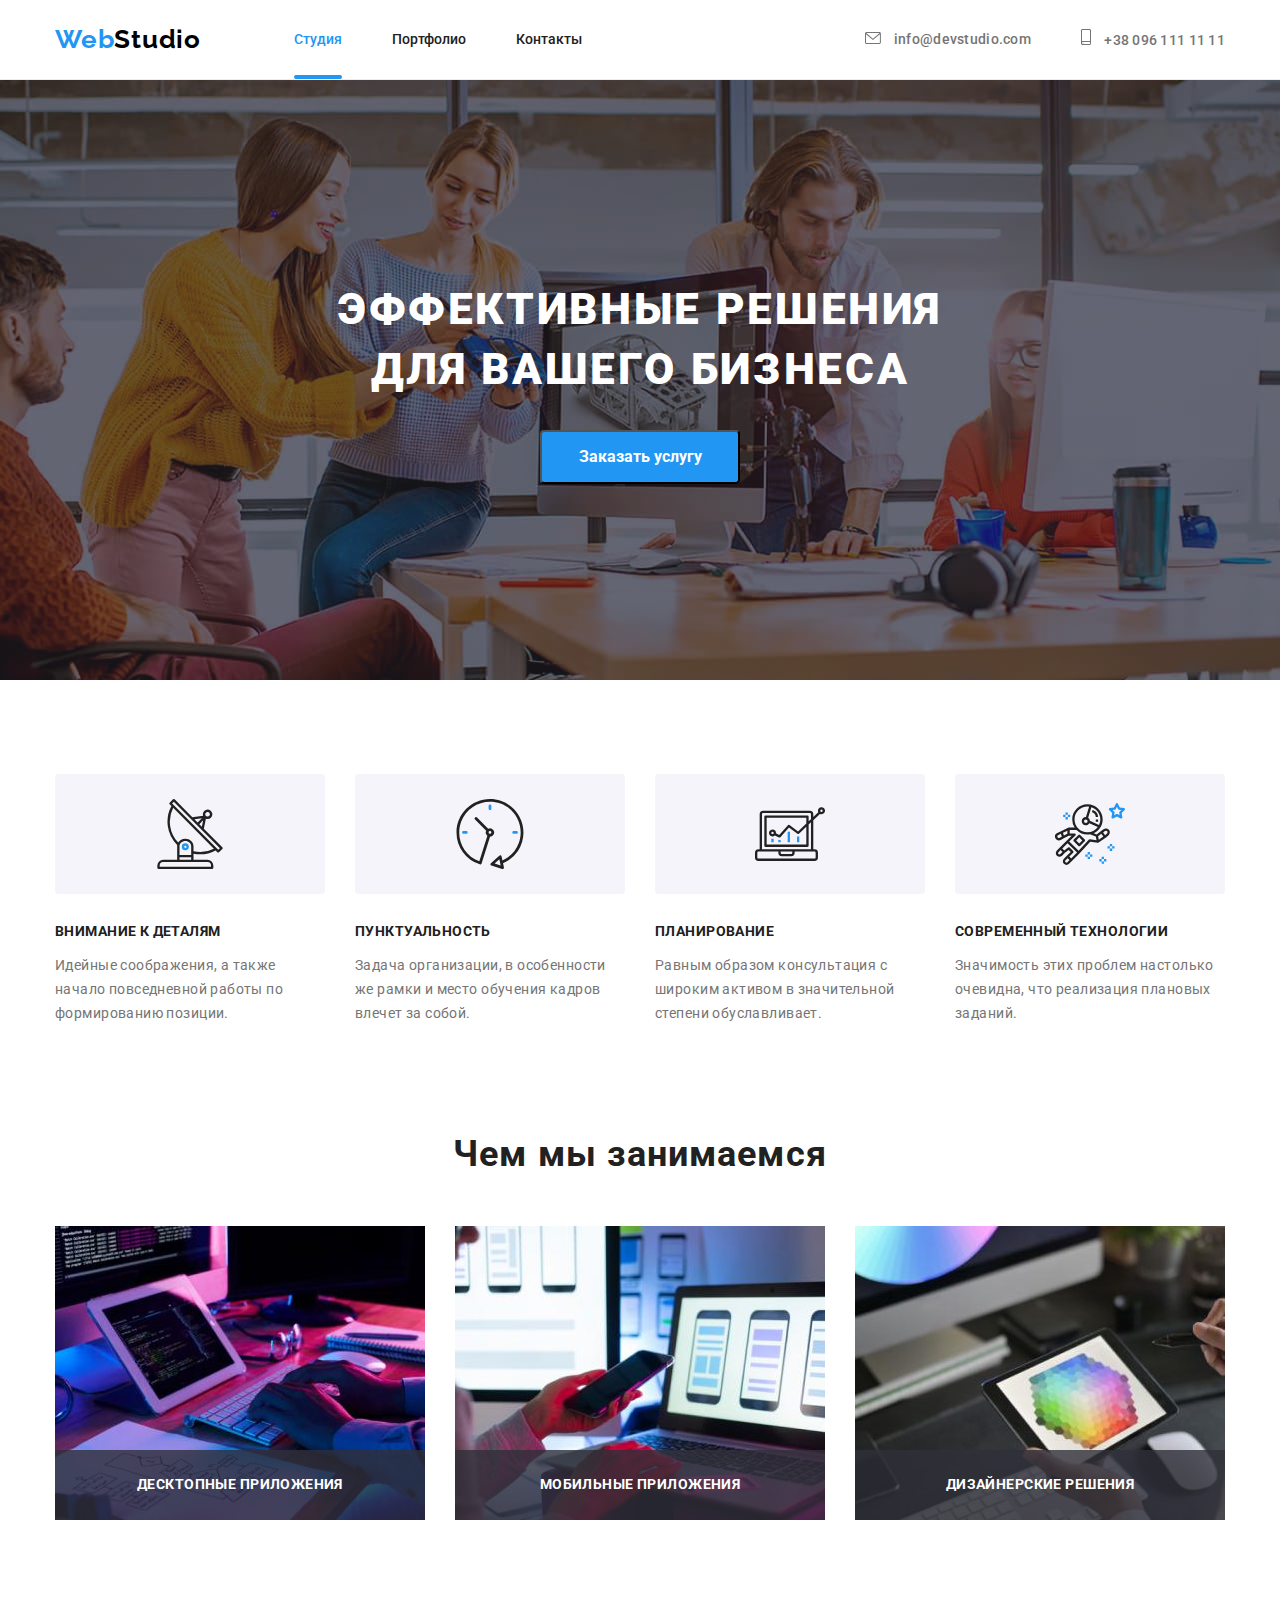
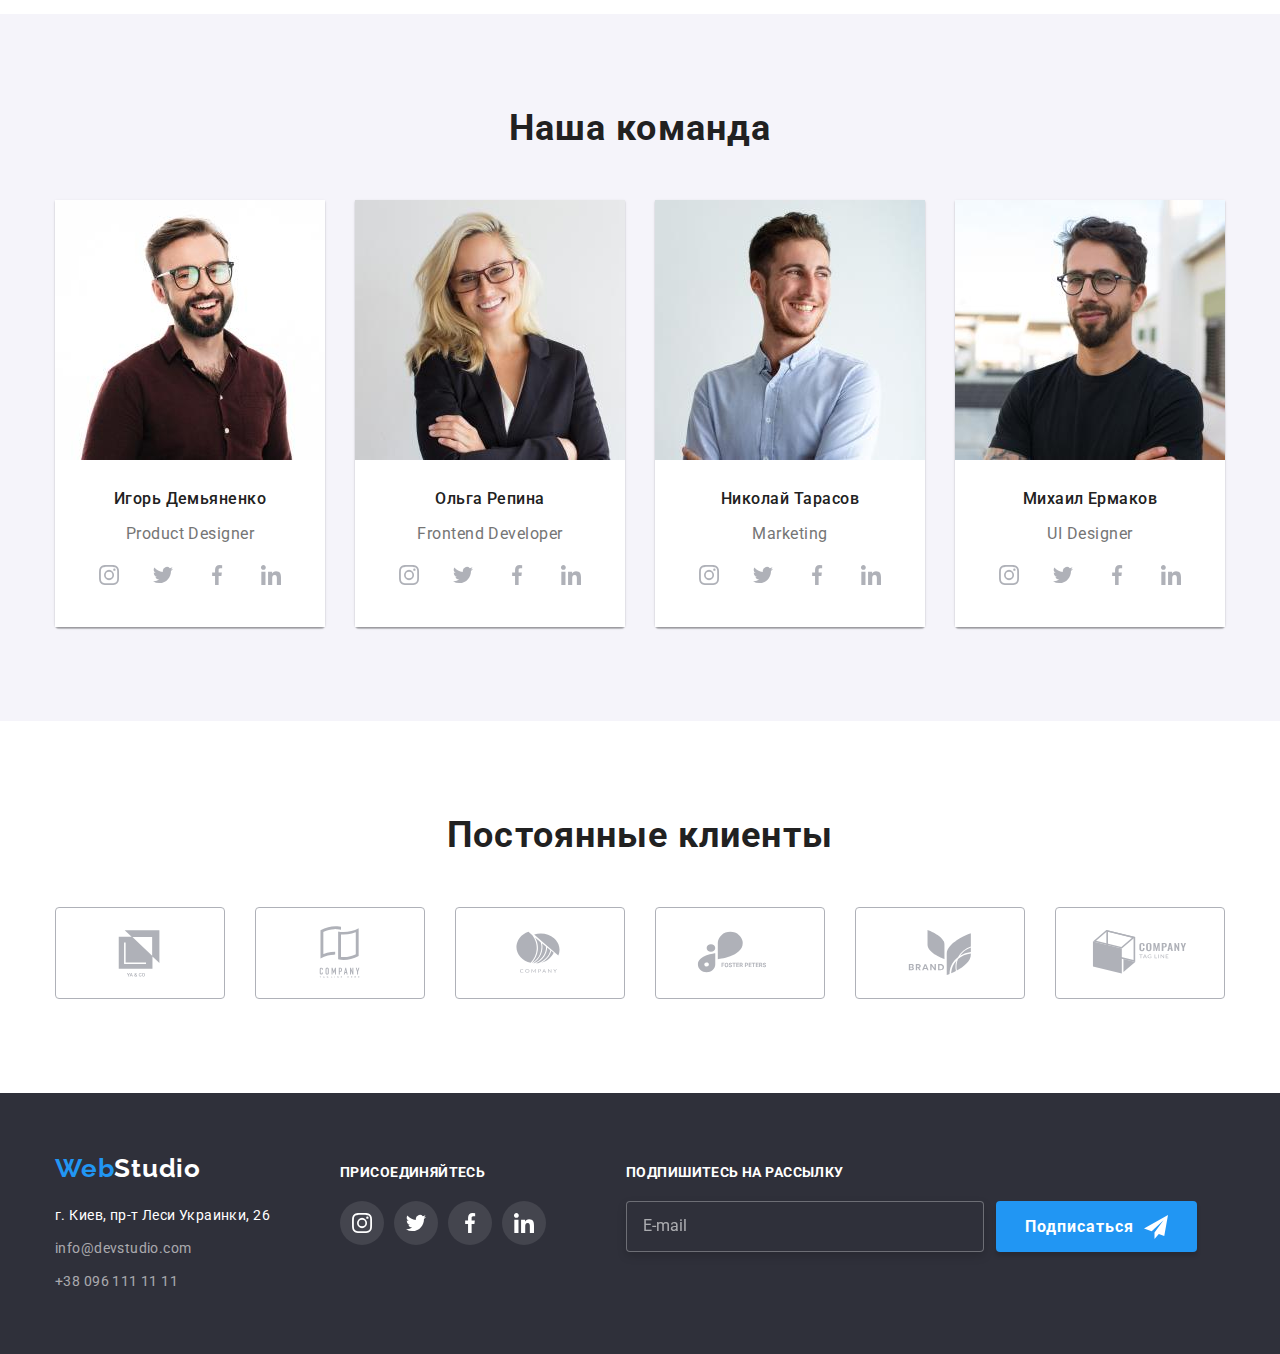
==== commit 41b43ee0: "hw-06-correct" ====
--- a/index.html
+++ b/index.html
@@ -17,7 +17,6 @@
   </head>
 
   <body>
-   
     <header class="header">
       <!--Navbar-->
       <div class="container main-nav">
@@ -26,26 +25,33 @@
 
           <ul class="menu-nav list">
             <li class="item">
-              <a href="./index.html" class="link current">Студия</a></li>
-            <li class="item">
-              <a href="./portfolio.html" class="link">Портфолио</a></li>
-            <li class="item">
-              <a href="#" class="link">Контакты</a></li>
+              <a href="./index.html" class="link current">Студия</a>
+            </li>
+            <li class="item">
+              <a href="./portfolio.html" class="link">Портфолио</a>
+            </li>
+            <li class="item">
+              <a href="#" class="link">Контакты</a>
+            </li>
           </ul>
         </nav>
         <ul class="auth-nav list">
           <li class="item">
             <a href="mailto:info@devstudio.com" class="link-contacts">
-              <svg  class="link-icon" width="16px" height="12px">
-              <use href="./images/icons.svg#icon-envelope"></use>
-            </svg>info@devstudio.com</a>
+              <svg class="link-icon" width="16px" height="12px">
+                <use href="./images/icons.svg#icon-envelope"></use>
+              </svg>
+                info@devstudio.com
+            </a>
           </li>
 
           <li class="item">
             <a href="tel:+380961111111" class="link-contacts">
-              <svg class="link-icon"  width="10px" height="16px">
-              <use href="./images/icons.svg#icon-smartphone"></use>
-            </svg>+38 096 111 11 11</a>
+              <svg class="link-icon" width="10px" height="16px">
+                <use href="./images/icons.svg#icon-smartphone"></use>
+              </svg>
+              +38 096 111 11 11
+            </a>
           </li>
         </ul>
       </div>
@@ -58,7 +64,6 @@
         <h1 class="hero-title">Эффективные решения для вашего бизнеса</h1>
         <button class="button" type="button" data-modal-open>Заказать услугу</button>
       </section>
-
 
       <!--Особенности-->
       <section class="section">
@@ -118,26 +123,23 @@
         <div class="container">
           <h2 class="container-title">Чем мы занимаемся</h2>
           <ul class="work-list">
-
             <li class="item">
               <img src="images/work1.jpg" alt="work1" width="370" />
-              <div  class="work-overlay">
-                <p class="work-title">Десктопные приложения </p>
-              </div>         
-              
+              <div class="work-overlay">
+                <p class="work-title">Десктопные приложения</p>
+              </div>
             </li>
             <li class="item">
               <img src="images/work2.jpg" alt="work2" width="370" />
               <div class="work-overlay">
-                <p class="work-title">Мобильные приложения </p>
-              </div>
-            </li>
-
-            </li>
+                <p class="work-title">Мобильные приложения</p>
+              </div>
+            </li>
+
             <li class="item">
               <img src="images/work3.jpg" alt="work3" width="370" />
-              <div  class="work-overlay">
-              <p class="work-title">Дизайнерские решения </p>
+              <div class="work-overlay">
+                <p class="work-title">Дизайнерские решения</p>
               </div>
             </li>
           </ul>
@@ -158,7 +160,7 @@
                 <div class="card-gallery">
                   <h3 class="card-title">Игорь Демьяненко</h3>
                   <p class="card-text">Product Designer</p>
-                
+
                   <ul class="social-links list">
                     <li class="social-link">
                       <a href="" class="social-icon">
@@ -201,7 +203,7 @@
                 <div class="card-gallery">
                   <h3 class="card-title">Ольга Репина</h3>
                   <p class="card-text">Frontend Developer</p>
-                
+
                   <ul class="social-links">
                     <li class="social-link list">
                       <a href="" class="social-icon">
@@ -244,7 +246,7 @@
                 <div class="card-gallery">
                   <h3 class="card-title">Николай Тарасов</h3>
                   <p class="card-text">Marketing</p>
-                
+
                   <ul class="social-links">
                     <li class="social-link list">
                       <a href="" class="social-icon">
@@ -287,7 +289,7 @@
                 <div class="card-gallery">
                   <h3 class="card-title">Михаил Ермаков</h3>
                   <p class="card-text">UI Designer</p>
-                
+
                   <ul class="social-links">
                     <li class="social-link list">
                       <a href="" class="social-icon">
@@ -357,7 +359,7 @@
 
             <li class="clients-item">
               <a href="" class="clients-icon">
-                <svg widht="106px" height="60px" >
+                <svg widht="106px" height="60px">
                   <use href="./images/icons.svg#icon-Logo4"></use>
                 </svg>
               </a>
@@ -373,7 +375,7 @@
 
             <li class="clients-item">
               <a href="" class="clients-icon">
-                <svg class="icon" widht="106px" height="60px">
+                <svg widht="106px" height="60px">
                   <use href="./images/icons.svg#icon-Logo6"></use>
                 </svg>
               </a>
@@ -403,10 +405,9 @@
           <h2 class="footer-title">Присоединяйтесь</h2>
 
           <ul class="footer-list">
-
             <li class="footer-item">
               <a href="" class="footer-icon">
-                <svg  width="44px" height="44px">
+                <svg width="44px" height="44px">
                   <use href="./images/icons.svg#icon-instagram"></use>
                 </svg>
               </a>
@@ -434,21 +435,22 @@
             </li>
           </ul>
         </div>
-      <div class="">
+        <div class="">
           <h2 class="footer-title">Подпишитесь на рассылку</h2>
 
-         <form class="footer-form">
+          <form class="footer-form">
             <label class="footer-form-label">
-              <input  class="footer-input" type="email" name="email" placeholder="E-mail"/>
+              <input class="footer-input" type="email" name="email" placeholder="E-mail" />
             </label>
 
             <button class="footer-button" type="submit">
               <span class="footer-button-name">Подписаться</span>
               <svg class="footer-icon-send" width="24" height="24">
-                 <use href="./images/icons.svg#icon-send"></use>
-              </svg> 
+                <use href="./images/icons.svg#icon-send"></use>
+              </svg>
             </button>
-         </form>
+          </form>
+        </div>
       </div>
     </footer>
 
@@ -457,54 +459,58 @@
     <div class="backdrop is-hidden" data-modal>
       <div class="modal">
         <button class="button-close" data-modal-close>
-          <svg  class="icon-close" width="11px" height="11px">
-            <use href="./images/icons.svg#close" ></use>
+          <svg class="icon-close" width="11px" height="11px">
+            <use href="./images/icons.svg#close"></use>
           </svg>
         </button>
         <h2 class="modal-title">Оставьте свои данные, мы вам перезвоним</h2>
-        
-        <form class="contact-form">
- 
-              <label class="form-field">
-                <span class="form-label">Имя</span>
-                <svg width="18" height="18" class="form-icon">
-                  <use href="./images/icons.svg#icon-name"></use>
-                </svg>
-                <input  class="form-input" type="text" name="name"/>
-              </label>
-            
-            
-              <label class="form-field">
-                <span class="form-label">Телефон</span>
-                <svg width="18" height="18" class="form-icon">
-                  <use href="./images/icons.svg#icon-tel"></use>
-                </svg>
-                <input  class="form-input" type="tel" name="tel"/>
-              </label>
-            
-              <label class="form-field">
-                <span class="form-label">Почта</span>
-                <svg width="18" height="18" class="form-icon">
-                  <use href="./images/icons.svg#icon-mail"></use>
-                </svg>
-                <input  class="form-input" type="email" name="email"/>
-              </label>
-            
-              <label class="form-field">
-                <span class="form-label">Комментарий</span>
-                <textarea class="form-input" name="comment" id="comment" placeholder="Введите текст" rows="5"></textarea>
-              </label>
-            
-              <label class="check-option">
-                <input class="check-input" type="checkbox"/>
-                <span class="check-box"></span>
-                <span class="check-text">Соглашаюсь с рассылкой и принимаю <a href="" class="check_text option">Условия договора</a>
-                </span>
-              </label>
-
-              <button class="modal-button" type="submit">Отправить</button>
-            </form>
-
+
+        <form>
+          <label class="form-field">
+            <span class="form-label">Имя</span>
+            <div class="form-field-contact">
+              <input class="form-input" type="text" name="name" />
+              <svg width="18" height="18" class="form-icon">
+                <use href="./images/icons.svg#icon-name"></use>
+              </svg>
+            </div>
+          </label>
+
+          <label class="form-field">
+            <span class="form-label">Телефон</span>
+            <div class="form-field-contact">
+              <input class="form-input" type="tel" name="tel" />
+              <svg width="18" height="18" class="form-icon">
+                <use href="./images/icons.svg#icon-tel"></use>
+              </svg>
+            </div>
+          </label>
+
+          <label class="form-field">
+            <span class="form-label">Почта</span>
+            <div class="form-field-contact">
+              <input class="form-input" type="email" name="email" />
+              <svg width="18" height="18" class="form-icon">
+                <use href="./images/icons.svg#icon-mail"></use>
+              </svg>
+            </div>
+          </label>
+
+          <label class="form-field">
+            <span class="form-label">Комментарий</span>
+            <textarea class="form-input" name="comment" id="comment" placeholder="Введите текст" rows="6"></textarea>
+          </label>
+
+          <label class="check-option">
+            <input class="check-input" type="checkbox" />
+            <span class="check-box"></span>
+            <span class="check-text"
+              >Соглашаюсь с рассылкой и принимаю <a href="" class="check_text option">Условия договора</a>
+            </span>
+          </label>
+
+          <button class="modal-button" type="submit">Отправить</button>
+        </form>
       </div>
     </div>
     <script src="./js/modal.js"></script>
--- a/css/styles.css
+++ b/css/styles.css
@@ -855,21 +855,28 @@
   line-height: 1.15;
   text-align: center;
   letter-spacing: 0.03em;
-  margin-bottom: 30px;
+  margin-bottom: 12px;
   margin-top: 0;
 
   color: var(--text-primary);
 }
-
-.contact-form {
-  text-align: center;
-}
+/* Form*/
 
 .form-field {
+  display: block;
+  margin-bottom: 10px;
+}
+.form-label {
+  display: block;
+  font-size: 12px;
+  line-height: 1.166;
+  letter-spacing: 0.01em;
+  color: var(--text-secondary);
+  margin-bottom: 4px;
+}
+.form-field-contact {
   position: relative;
-  display: flex;
-  flex-direction: column;
-  margin-bottom: 28px;
+  cursor: pointer;
 }
 
 .form-input {
@@ -883,23 +890,11 @@
   transition: border-color 250ms cubic-bezier(0.4, 0, 0.2, 1);
 }
 
-.form-field:focus-within > .form-input {
+.form-field:focus-within > .form-input,
+.form-field-contact:focus-within > .form-input {
   outline: none;
   border-color: var(--color-accent);
 }
-
-.form-label {
-  position: absolute;
-  font-size: 12px;
-  line-height: 1.166;
-  letter-spacing: 0.01em;
-  color: var(--text-secondary);
-
-  padding-bottom: 4px;
-
-  transform: translateY(-100%);
-}
-
 .form-field textarea::placeholder {
   font-weight: normal;
   font-size: 14px;
@@ -909,6 +904,7 @@
 }
 
 .form-field textarea {
+  resize: none;
   width: 100%;
   border: 1px solid rgba(33, 33, 33, 0.2);
   border-radius: 4px;
@@ -926,14 +922,15 @@
   transition: fill 250ms cubic-bezier(0.4, 0, 0.2, 1);
 }
 
-.form-field:focus-within > .form-icon {
+.form-field-contact:focus-within > .form-icon {
   fill: var(--color-accent);
 }
 
 /* Check */
-
 .check-option {
-  margin-bottom: 30px;
+ display: block;
+ text-align: center;
+ margin-top: 20px;
 }
 
 .check-input {
@@ -983,8 +980,7 @@
 }
 
 .modal-button {
-  align-items: flex-start;
-  display: inline-block;
+  display: block;
   min-width: 200px;
   background-color: var(--color-accent);
   color: var(--color-white);
@@ -999,6 +995,9 @@
   border-radius: 4px;
   border: none;
   box-shadow: 0px 4px 4px 0px rgba(0, 0, 0, 0.15);
+
   cursor: pointer;
   margin-top: 30px;
-}
+  margin-left: auto;
+  margin-right: auto;
+}
